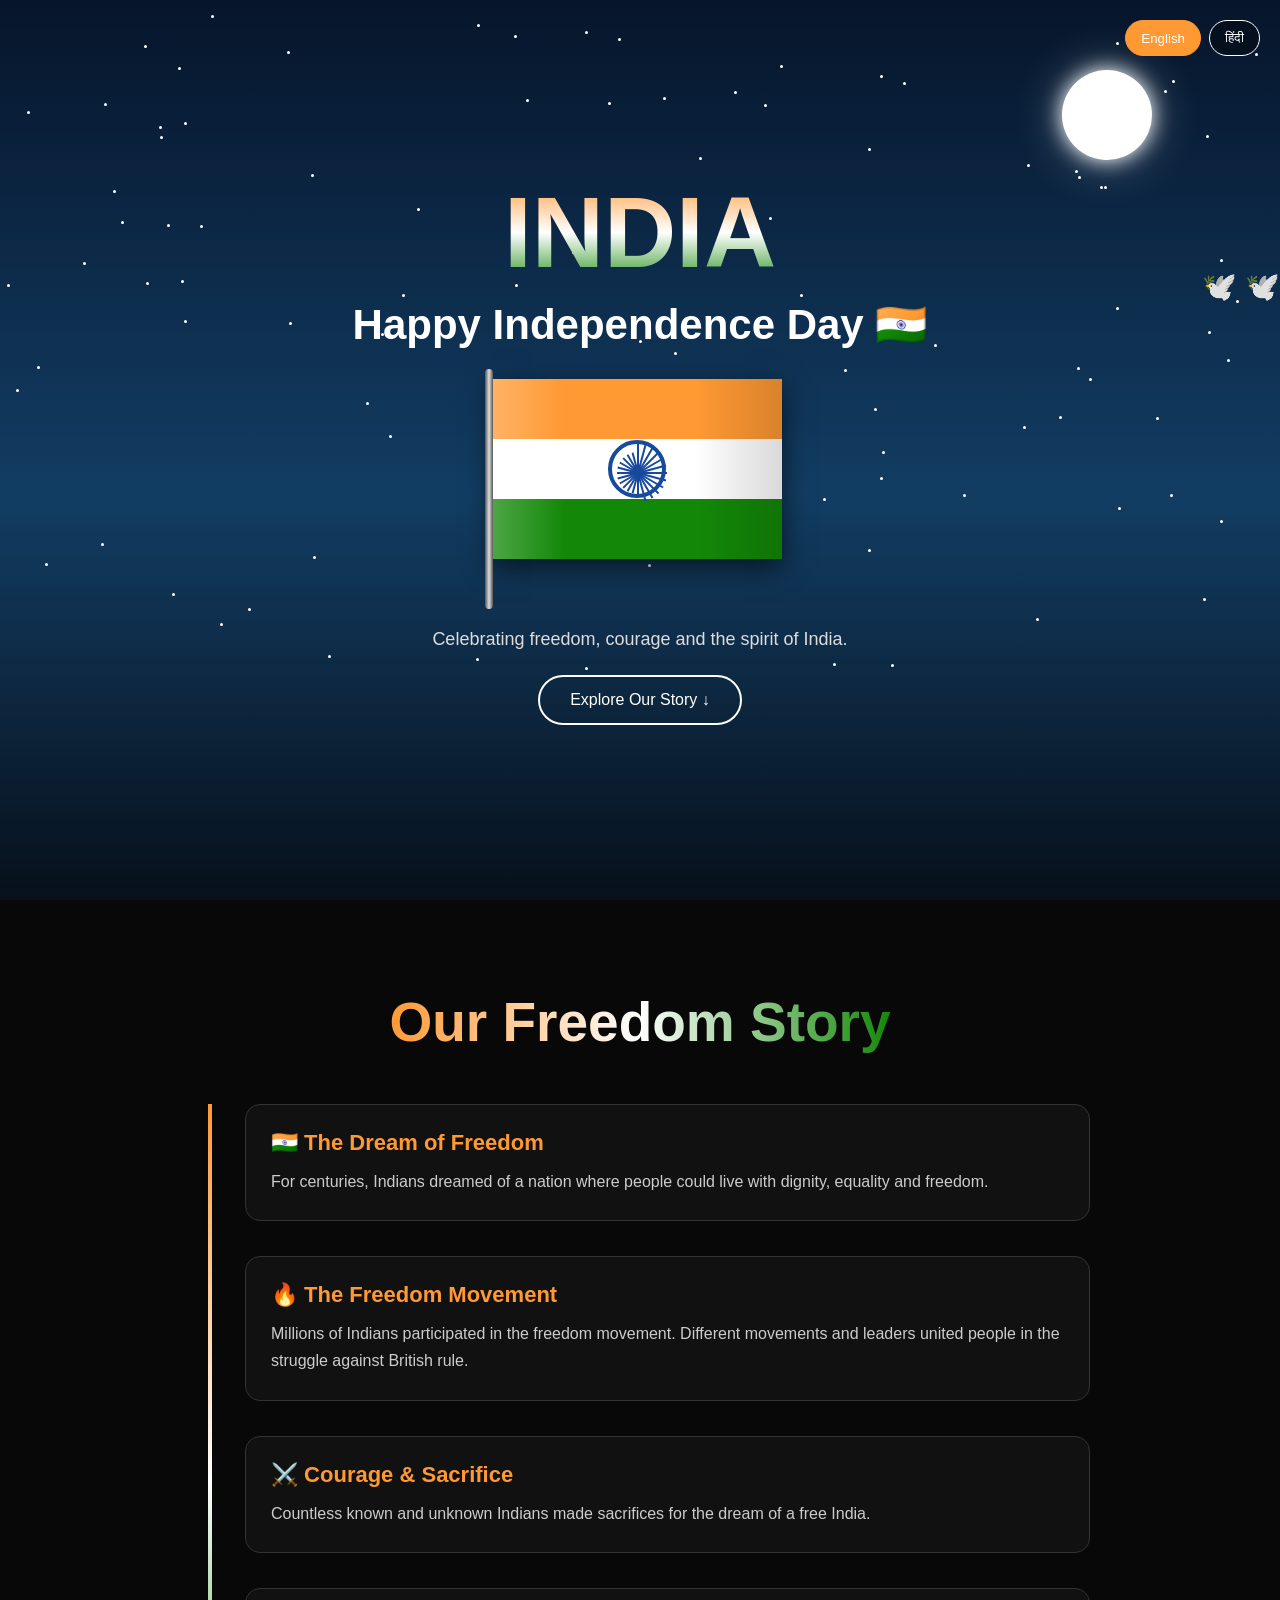
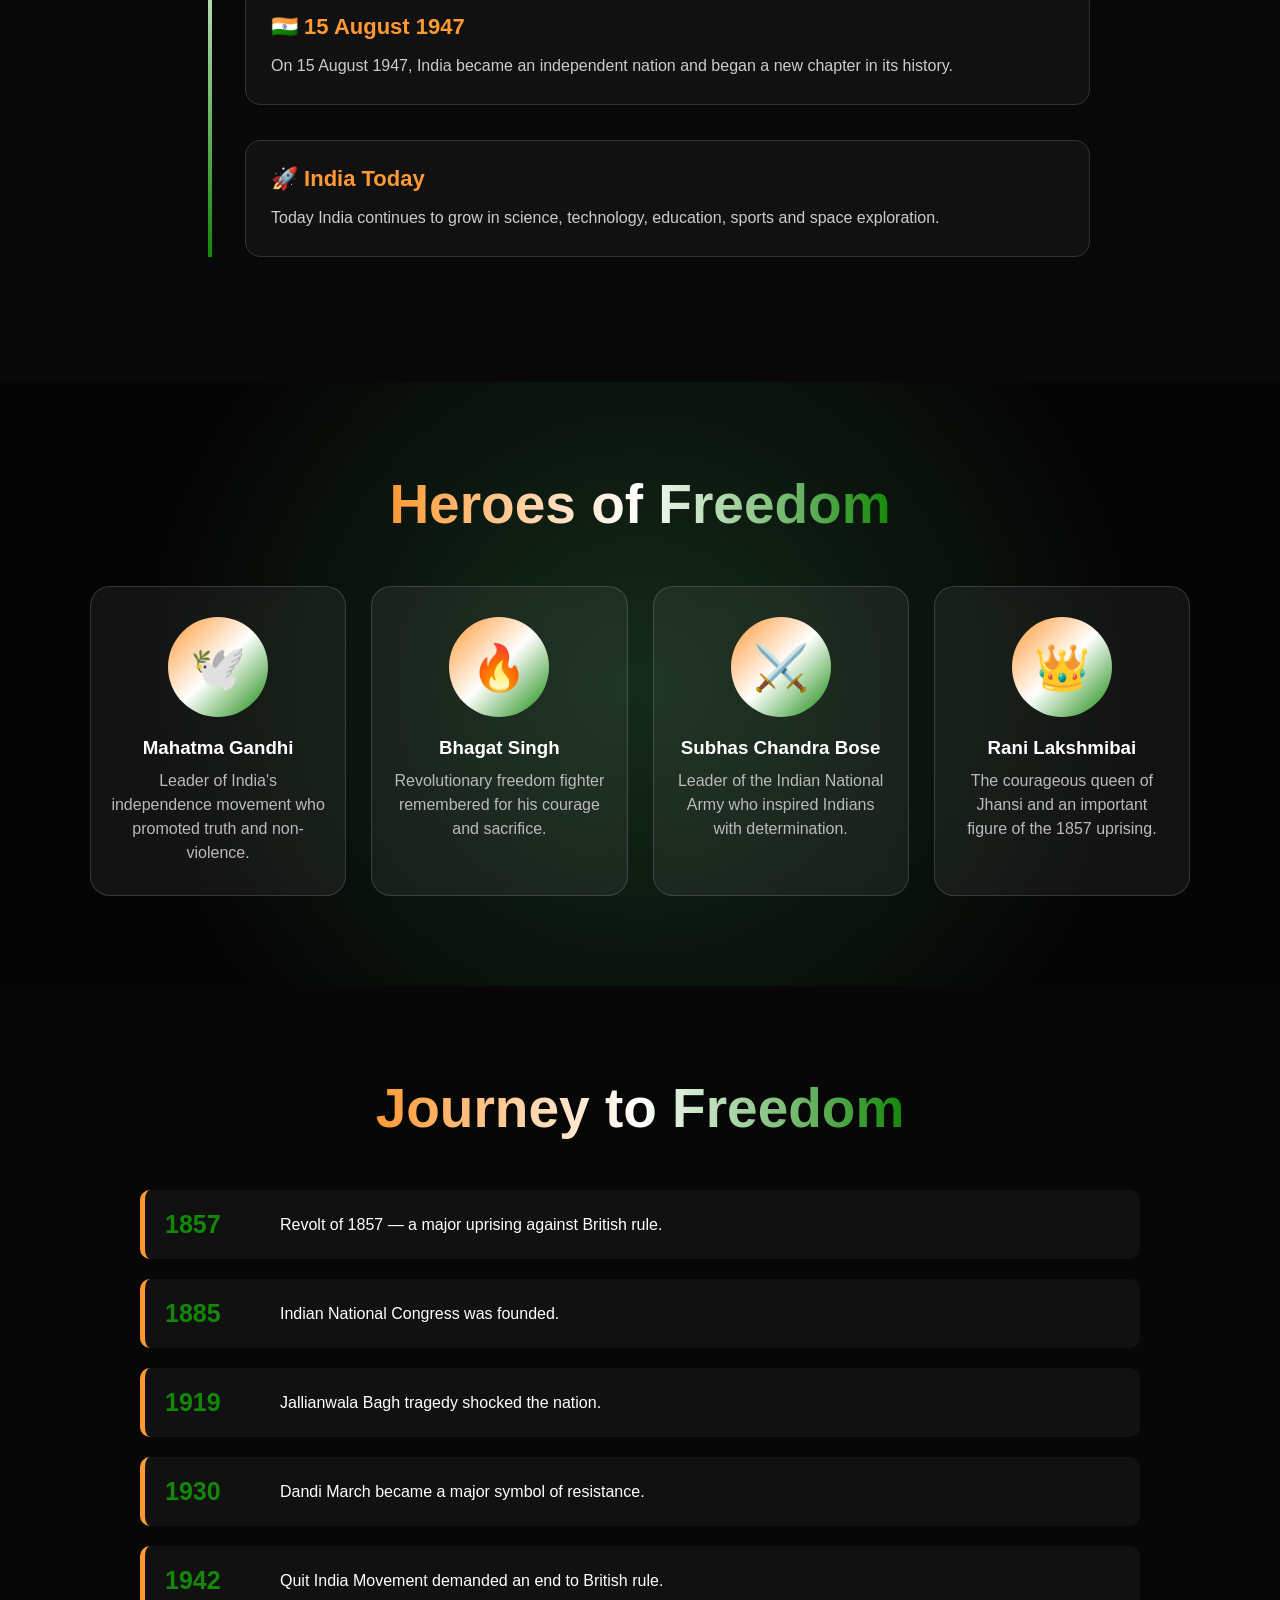
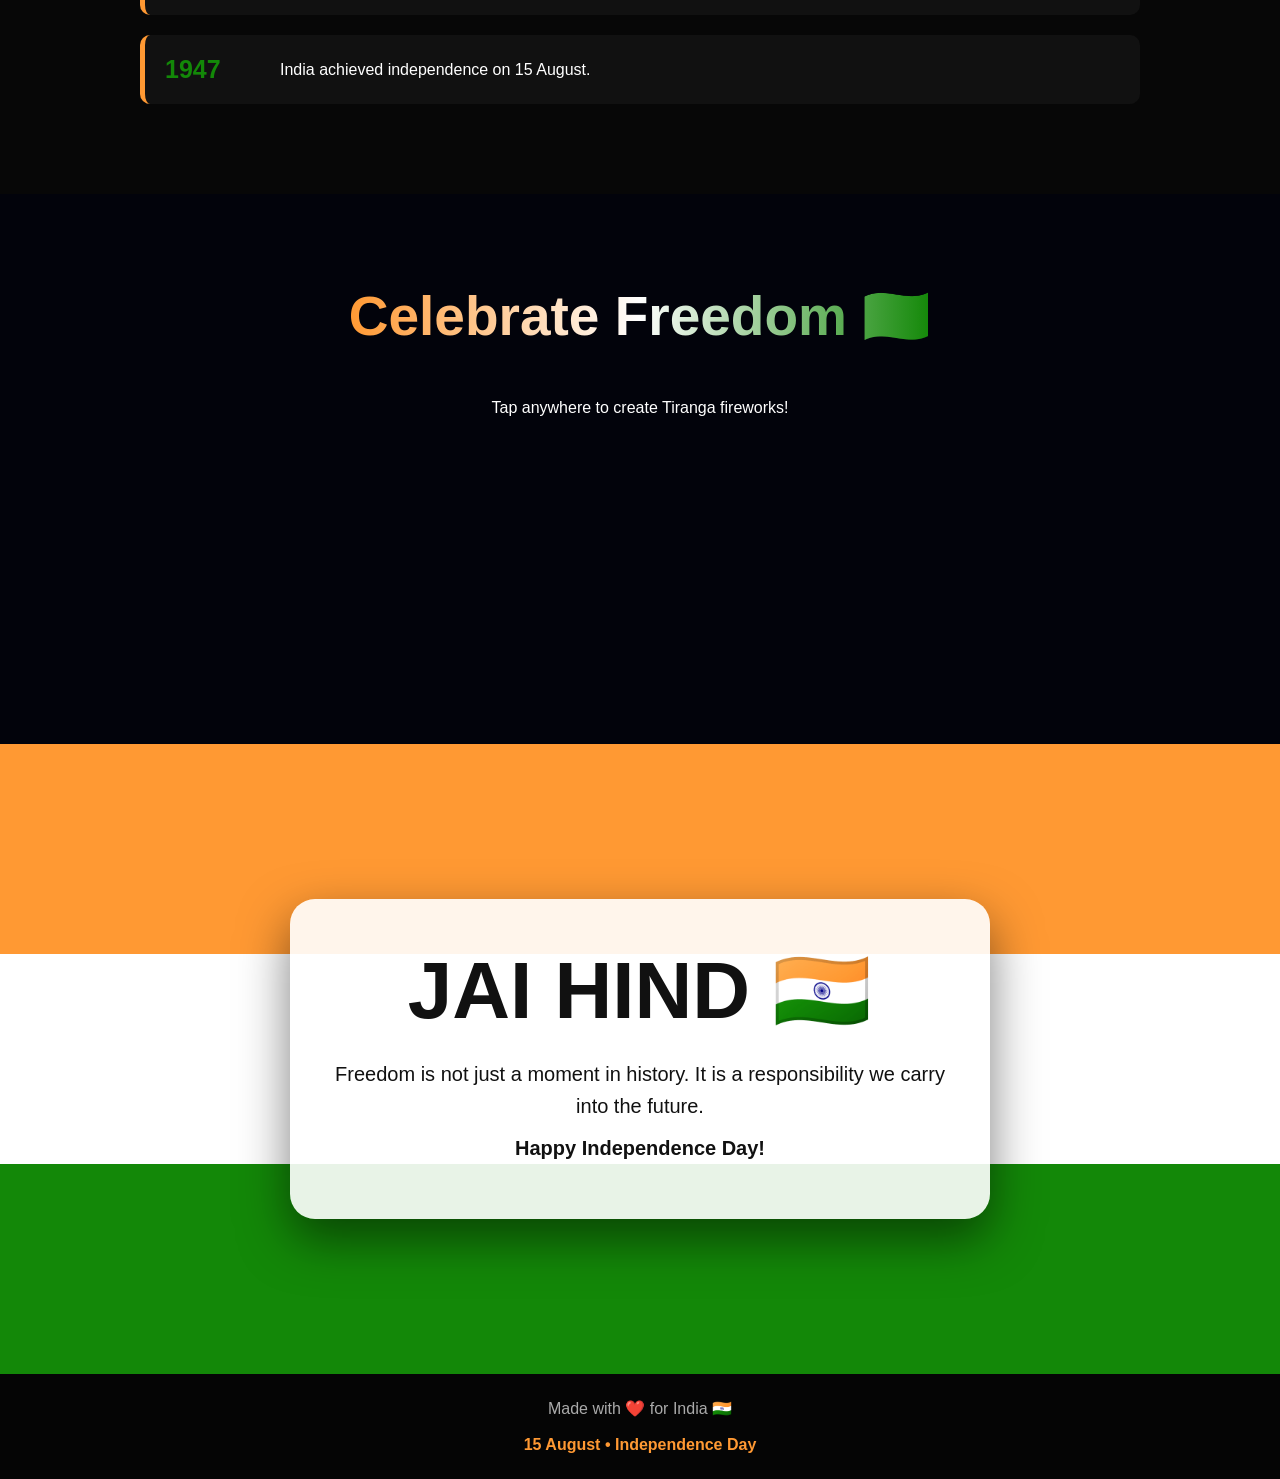
==== Independence.html @ dd5429e5 "Create Independence.html First upload code" ====
<!DOCTYPE html>
<html lang="en">
<head>
<meta charset="UTF-8">
<meta name="viewport" content="width=device-width,initial-scale=1.0">

<title>India Independence Day 🇮🇳</title>

<style>

/* ================= RESET ================= */

*{
    margin:0;
    padding:0;
    box-sizing:border-box;
}

html{
    scroll-behavior:smooth;
}

body{
    font-family:Arial,sans-serif;
    background:#050505;
    color:white;
    overflow-x:hidden;
}

/* ================= LANGUAGE ================= */

.language{
    position:absolute;
    top:20px;
    right:20px;
    z-index:50;
    display:flex;
    gap:8px;
}

.language button{
    border:1px solid white;
    background:rgba(0,0,0,.35);
    color:white;
    padding:9px 15px;
    border-radius:20px;
    cursor:pointer;
    transition:.3s;
}

.language button:hover,
.language button.active{
    background:#ff9933;
    border-color:#ff9933;
}

/* ================= HERO ================= */

.hero{
    min-height:100vh;
    position:relative;
    overflow:hidden;

    display:flex;
    justify-content:center;
    align-items:center;
    text-align:center;

    background:
        linear-gradient(
            #06152b,
            #123d63 55%,
            #07101b
        );
}

/* Stars */

#stars{
    position:absolute;
    inset:0;
}

.star{
    position:absolute;
    width:3px;
    height:3px;
    background:white;
    border-radius:50%;

    animation:
        twinkle 2s infinite alternate;
}

@keyframes twinkle{

    from{
        opacity:.2;
        transform:scale(.7);
    }

    to{
        opacity:1;
        transform:scale(1.4);
    }
}

/* Moon */

.moon{
    position:absolute;
    top:70px;
    right:10%;

    width:90px;
    height:90px;

    border-radius:50%;
    background:#fff;

    box-shadow:
        0 0 20px white,
        0 0 50px rgba(255,255,255,.4);
}

/* Clouds */

.cloud{
    position:absolute;

    width:150px;
    height:45px;

    background:rgba(255,255,255,.7);

    border-radius:50px;
}

.cloud::before,
.cloud::after{
    content:"";
    position:absolute;

    background:inherit;
    border-radius:50%;
}

.cloud::before{
    width:65px;
    height:65px;

    left:25px;
    top:-30px;
}

.cloud::after{
    width:80px;
    height:80px;

    right:20px;
    top:-40px;
}

.c1{
    top:18%;
    left:-200px;

    animation:
        cloudMove 35s linear infinite;
}

.c2{
    top:35%;
    left:-250px;

    transform:scale(.7);

    animation:
        cloudMove 50s linear infinite;
}

@keyframes cloudMove{

    to{
        transform:translateX(120vw);
    }
}

/* ================= BIRDS ================= */

.birds{
    position:absolute;
    top:30%;
    right:0px;

    font-size:28px;

    animation:
        birdMove 20s linear infinite;
}

@keyframes birdMove{

    from{
        transform:translateX(0);
    }

    to{
        transform:translateX(-120vw);
    }
}

/* ================= HERO CONTENT ================= */

.hero-content{
    position:relative;
    z-index:10;

    padding:30px 15px;
}

.hero h1{
    font-size:
        clamp(50px,10vw,100px);

    margin-bottom:10px;

    background:
        linear-gradient(
            #ff9933,
            white,
            #138808
        );

    -webkit-background-clip:text;
    color:transparent;

    animation:titleGlow 2s infinite alternate;
}

@keyframes titleGlow{

    from{
        filter:drop-shadow(0 0 5px white);
    }

    to{
        filter:drop-shadow(0 0 25px #ff9933);
    }
}

.hero h2{
    font-size:
        clamp(22px,5vw,42px);

    margin-bottom:20px;
}

.hero p{
    font-size:18px;
    color:#ddd;
}

/* ================= FLAG ================= */

.flag-area{
    width:320px;
    height:220px;

    margin:30px auto;

    position:relative;
}

.pole{
    position:absolute;

    width:8px;
    height:240px;

    left:5px;
    top:-10px;

    background:
        linear-gradient(
            90deg,
            #555,
            #ddd,
            #555
        );

    border-radius:5px;

    z-index:2;
}

.flag{
    position:absolute;

    left:12px;
    top:0;

    width:290px;
    height:180px;

    overflow:hidden;

    transform-origin:left center;

    background:
        linear-gradient(
            to bottom,

            #ff9933 0%,
            #ff9933 33.33%,

            #ffffff 33.33%,
            #ffffff 66.66%,

            #138808 66.66%,
            #138808 100%
        );

    animation:
        wave 2s ease-in-out infinite;

    box-shadow:
        0 8px 25px rgba(0,0,0,.6);
}

@keyframes wave{

    0%,100%{
        transform:
            perspective(600px)
            rotateY(0deg)
            skewY(0deg);
    }

    50%{
        transform:
            perspective(600px)
            rotateY(-13deg)
            skewY(2deg);
    }
}

/* Flag shine */

.flag::after{
    content:"";

    position:absolute;
    inset:0;

    background:
        linear-gradient(
            90deg,
            rgba(255,255,255,.25),
            transparent 25%,
            transparent 70%,
            rgba(0,0,0,.15)
        );

    pointer-events:none;
}

/* ================= ASHOKA CHAKRA ================= */

.chakra{
    position:absolute;

    width:58px;
    height:58px;

    left:116px;
    top:61px;

    border:
        4px solid #174a9c;

    border-radius:50%;

    animation:
        chakraRotate 8s linear infinite;
}

@keyframes chakraRotate{

    to{
        transform:rotate(360deg);
    }
}

.chakra::after{
    content:"";

    position:absolute;

    width:8px;
    height:8px;

    background:#174a9c;

    border-radius:50%;

    left:21px;
    top:21px;
}

.spoke{
    position:absolute;

    width:2px;
    height:50px;

    background:#174a9c;

    left:25px;
    top:0;

    transform-origin:
        50% 29px;
}

.spoke:nth-child(1){
    transform:rotate(0deg);
}

.spoke:nth-child(2){
    transform:rotate(15deg);
}

.spoke:nth-child(3){
    transform:rotate(30deg);
}

.spoke:nth-child(4){
    transform:rotate(45deg);
}

.spoke:nth-child(5){
    transform:rotate(60deg);
}

.spoke:nth-child(6){
    transform:rotate(75deg);
}

.spoke:nth-child(7){
    transform:rotate(90deg);
}

.spoke:nth-child(8){
    transform:rotate(105deg);
}

.spoke:nth-child(9){
    transform:rotate(120deg);
}

.spoke:nth-child(10){
    transform:rotate(135deg);
}

.spoke:nth-child(11){
    transform:rotate(150deg);
}

.spoke:nth-child(12){
    transform:rotate(165deg);
}

/* ================= BUTTON ================= */

.btn{
    display:inline-block;

    margin-top:25px;

    padding:14px 30px;

    color:white;
    text-decoration:none;

    border:
        2px solid white;

    border-radius:30px;

    transition:.3s;
}

.btn:hover{
    background:white;
    color:#111;

    transform:
        scale(1.08);
}

/* ================= SECTIONS ================= */

section{
    padding:90px 7%;
}

.section-title{
    text-align:center;

    font-size:
        clamp(32px,6vw,55px);

    margin-bottom:50px;
}

.section-title span{
    background:
        linear-gradient(
            90deg,
            #ff9933,
            white,
            #138808
        );

    -webkit-background-clip:text;
    color:transparent;
}

/* ================= STORY ================= */

.story{
    background:#080808;
}

.story-container{
    max-width:900px;
    margin:auto;

    position:relative;
}

.story-container::before{

    content:"";

    position:absolute;

    left:18px;
    top:0;

    width:4px;
    height:100%;

    background:
        linear-gradient(
            #ff9933,
            white,
            #138808
        );
}

.story-card{

    margin-left:55px;
    margin-bottom:35px;

    padding:25px;

    background:#111;

    border:
        1px solid #333;

    border-radius:15px;

    opacity:0;

    transform:
        translateX(60px);

    transition:
        1s;
}

.story-card.show{

    opacity:1;

    transform:
        translateX(0);
}

.story-card h3{

    color:#ff9933;

    margin-bottom:12px;

    font-size:22px;
}

.story-card p{

    line-height:1.7;

    color:#ccc;
}

/* ================= HERO CARDS ================= */

.fighters{

    background:
        radial-gradient(
            circle at center,
            #142b1a,
            #050505 70%
        );
}

.cards{

    max-width:1100px;
    margin:auto;

    display:grid;

    grid-template-columns:
        repeat(
            auto-fit,
            minmax(220px,1fr)
        );

    gap:25px;
}

.card{

    padding:30px 20px;

    text-align:center;

    border-radius:20px;

    background:
        rgba(255,255,255,.06);

    border:
        1px solid rgba(255,255,255,.15);

    backdrop-filter:
        blur(10px);

    transition:.4s;
}

.card:hover{

    transform:
        translateY(-12px)
        scale(1.03);

    border-color:
        #ff9933;
}

.avatar{

    width:100px;
    height:100px;

    margin:
        0 auto 20px;

    display:flex;

    align-items:center;
    justify-content:center;

    border-radius:50%;

    font-size:45px;

    background:
        linear-gradient(
            135deg,
            #ff9933,
            white,
            #138808
        );

    color:#111;
}

.card h3{
    margin-bottom:10px;
}

.card p{
    color:#bbb;
    line-height:1.5;
}

/* ================= TIMELINE ================= */

.timeline{
    background:#070707;
}

.timeline-box{

    max-width:1000px;
    margin:auto;

    display:flex;
    flex-direction:column;

    gap:20px;
}

.year{

    display:flex;
    align-items:center;

    gap:25px;

    padding:20px;

    background:#111;

    border-left:
        5px solid #ff9933;

    border-radius:10px;

    transition:.3s;
}

.year:hover{
    transform:
        translateX(10px);
}

.year strong{

    min-width:90px;

    font-size:25px;

    color:#138808;
}

/* ================= FIREWORKS ================= */

.fireworks{

    min-height:550px;

    position:relative;

    overflow:hidden;

    text-align:center;

    background:#02030b;
}

.firework{

    position:absolute;

    width:6px;
    height:6px;

    border-radius:50%;

    animation:
        explode 1.5s linear forwards;
}

@keyframes explode{

    0%{

        box-shadow:
            0 0 0 0 #ff9933;

        opacity:1;
    }

    100%{

        box-shadow:

            90px 0 #ff9933,
            -90px 0 #ff9933,

            0 90px white,
            0 -90px white,

            65px 65px #138808,
            -65px -65px #138808,

            65px -65px white,
            -65px 65px #ff9933,

            40px 80px #138808,
            -40px -80px #ff9933;

        opacity:0;

        transform:
            scale(1.3);
    }
}

/* ================= FINAL ================= */

.final{

    min-height:70vh;

    display:flex;

    align-items:center;
    justify-content:center;

    text-align:center;

    background:
        linear-gradient(
            to bottom,

            #ff9933 0%,
            #ff9933 33.33%,

            white 33.33%,
            white 66.66%,

            #138808 66.66%,
            #138808 100%
        );
}

.final-content{

    max-width:700px;

    margin:20px;

    padding:45px;

    background:
        rgba(255,255,255,.9);

    color:#111;

    border-radius:25px;

    box-shadow:
        0 20px 50px rgba(0,0,0,.5);
}

.final h2{

    font-size:
        clamp(40px,8vw,80px);

    margin-bottom:20px;
}

.final p{

    font-size:20px;

    line-height:1.6;

    margin:10px 0;
}

/* ================= FOOTER ================= */

footer{

    text-align:center;

    padding:25px;

    background:#050505;

    color:#aaa;
}

footer b{
    color:#ff9933;
}

/* ================= MOBILE ================= */

@media(max-width:600px){

    .language{

        top:12px;
        right:12px;
    }

    .language button{

        padding:7px 11px;

        font-size:12px;
    }

    .flag-area{

        transform:
            scale(.82);
    }

    .story-container::before{
        left:8px;
    }

    .story-card{
        margin-left:30px;
    }

    .year{

        flex-direction:column;

        align-items:flex-start;

        gap:8px;
    }

    section{
        padding:70px 5%;
    }

    .final-content{
        padding:30px 20px;
    }
}

</style>
</head>


<body>


<!-- ================================================= -->
<!-- HERO -->
<!-- ================================================= -->

<header class="hero">

    <!-- Language -->

    <div class="language">

        <button
            id="enBtn"
            class="active"
            onclick="setLanguage('en')">

            English

        </button>

        <button
            id="hiBtn"
            onclick="setLanguage('hi')">

            हिंदी

        </button>

    </div>


    <!-- Moon -->

    <div class="moon"></div>


    <!-- Clouds -->

    <div class="cloud c1"></div>

    <div class="cloud c2"></div>


    <!-- Stars -->

    <div id="stars"></div>


    <!-- Birds -->

    <div class="birds">
        🕊️ 🕊️
    </div>


    <!-- Content -->

    <div class="hero-content">

        <h1>INDIA</h1>


        <h2 id="heroTitle">
            Happy Independence Day 🇮🇳
        </h2>


        <!-- FLAG -->

        <div class="flag-area">

            <div class="pole"></div>

            <div class="flag">

                <div class="chakra">

                    <span class="spoke"></span>
                    <span class="spoke"></span>
                    <span class="spoke"></span>
                    <span class="spoke"></span>
                    <span class="spoke"></span>
                    <span class="spoke"></span>
                    <span class="spoke"></span>
                    <span class="spoke"></span>
                    <span class="spoke"></span>
                    <span class="spoke"></span>
                    <span class="spoke"></span>
                    <span class="spoke"></span>

                </div>

            </div>

        </div>


        <p id="heroText">

            Celebrating freedom, courage
            and the spirit of India.

        </p>


        <a
            href="#story"
            class="btn"
            id="exploreBtn">

            Explore Our Story ↓

        </a>

    </div>

</header>



<!-- ================================================= -->
<!-- STORY -->
<!-- ================================================= -->

<section class="story" id="story">

    <h2 class="section-title">

        <span id="storyHeading">
            Our Freedom Story
        </span>

    </h2>


    <div class="story-container">


        <div class="story-card">

            <h3 id="story1Title">
                🇮🇳 The Dream of Freedom
            </h3>

            <p id="story1Text">

                For centuries, Indians dreamed
                of a nation where people could
                live with dignity, equality
                and freedom.

            </p>

        </div>


        <div class="story-card">

            <h3 id="story2Title">
                🔥 The Freedom Movement
            </h3>

            <p id="story2Text">

                Millions of Indians participated
                in the freedom movement.
                Different movements and leaders
                united people in the struggle
                against British rule.

            </p>

        </div>


        <div class="story-card">

            <h3 id="story3Title">
                ⚔️ Courage & Sacrifice
            </h3>

            <p id="story3Text">

                Countless known and unknown
                Indians made sacrifices for
                the dream of a free India.

            </p>

        </div>


        <div class="story-card">

            <h3 id="story4Title">
                🇮🇳 15 August 1947
            </h3>

            <p id="story4Text">

                On 15 August 1947, India
                became an independent nation
                and began a new chapter
                in its history.

            </p>

        </div>


        <div class="story-card">

            <h3 id="story5Title">
                🚀 India Today
            </h3>

            <p id="story5Text">

                Today India continues to grow
                in science, technology,
                education, sports and space
                exploration.

            </p>

        </div>

    </div>

</section>



<!-- ================================================= -->
<!-- FREEDOM FIGHTERS -->
<!-- ================================================= -->

<section class="fighters">

    <h2 class="section-title">

        <span id="heroesHeading">
            Heroes of Freedom
        </span>

    </h2>


    <div class="cards">


        <div class="card">

            <div class="avatar">
                🕊️
            </div>

            <h3 id="hero1Name">
                Mahatma Gandhi
            </h3>

            <p id="hero1Text">

                Leader of India's independence
                movement who promoted truth
                and non-violence.

            </p>

        </div>


        <div class="card">

            <div class="avatar">
                🔥
            </div>

            <h3 id="hero2Name">
                Bhagat Singh
            </h3>

            <p id="hero2Text">

                Revolutionary freedom fighter
                remembered for his courage
                and sacrifice.

            </p>

        </div>


        <div class="card">

            <div class="avatar">
                ⚔️
            </div>

            <h3 id="hero3Name">
                Subhas Chandra Bose
            </h3>

            <p id="hero3Text">

                Leader of the Indian National
                Army who inspired Indians
                with determination.

            </p>

        </div>


        <div class="card">

            <div class="avatar">
                👑
            </div>

            <h3 id="hero4Name">
                Rani Lakshmibai
            </h3>

            <p id="hero4Text">

                The courageous queen of Jhansi
                and an important figure of
                the 1857 uprising.

            </p>

        </div>


    </div>

</section>



<!-- ================================================= -->
<!-- TIMELINE -->
<!-- ================================================= -->

<section class="timeline">

    <h2 class="section-title">

        <span id="timelineHeading">
            Journey to Freedom
        </span>

    </h2>


    <div class="timeline-box">


        <div class="year">

            <strong>1857</strong>

            <span id="year1857">
                Revolt of 1857 — a major uprising
                against British rule.
            </span>

        </div>


        <div class="year">

            <strong>1885</strong>

            <span id="year1885">
                Indian National Congress was founded.
            </span>

        </div>


        <div class="year">

            <strong>1919</strong>

            <span id="year1919">
                Jallianwala Bagh tragedy shocked
                the nation.
            </span>

        </div>


        <div class="year">

            <strong>1930</strong>

            <span id="year1930">
                Dandi March became a major symbol
                of resistance.
            </span>

        </div>


        <div class="year">

            <strong>1942</strong>

            <span id="year1942">
                Quit India Movement demanded an
                end to British rule.
            </span>

        </div>


        <div class="year">

            <strong>1947</strong>

            <span id="year1947">
                India achieved independence
                on 15 August.
            </span>

        </div>

    </div>

</section>



<!-- ================================================= -->
<!-- FIREWORKS -->
<!-- ================================================= -->

<section class="fireworks" id="fireworks">

    <h2 class="section-title">

        <span id="fireworkHeading">
            Celebrate Freedom 🇮🇳
        </span>

    </h2>


    <p id="fireworkText">

        Tap anywhere to create
        Tiranga fireworks!

    </p>

</section>



<!-- ================================================= -->
<!-- FINAL -->
<!-- ================================================= -->

<section class="final">

    <div class="final-content">

        <h2>
            JAI HIND 🇮🇳
        </h2>


        <p id="finalText">

            Freedom is not just a moment
            in history. It is a responsibility
            we carry into the future.

        </p>


        <p>

            <b id="finalWish">
                Happy Independence Day!
            </b>

        </p>

    </div>

</section>



<!-- FOOTER -->

<footer>

    Made with ❤️ for India 🇮🇳

    <br><br>

    <b>
        15 August • Independence Day
    </b>

</footer>



<script>

/* ================================================= */
/* STARS */
/* ================================================= */

const stars =
document.getElementById("stars");

for(let i=0;i<100;i++){

    const star =
    document.createElement("div");

    star.className="star";

    star.style.left =
        Math.random()*100+"%";

    star.style.top =
        Math.random()*75+"%";

    star.style.animationDelay =
        Math.random()*2+"s";

    stars.appendChild(star);
}



/* ================================================= */
/* SCROLL STORY ANIMATION */
/* ================================================= */

const storyCards =
document.querySelectorAll(".story-card");


function revealStory(){

    storyCards.forEach(card=>{

        const position =
            card.getBoundingClientRect().top;

        if(position <
           window.innerHeight-100){

            card.classList.add("show");

        }

    });

}


window.addEventListener(
    "scroll",
    revealStory
);

revealStory();



/* ================================================= */
/* FIREWORK FUNCTION */
/* ================================================= */

const fireworks =
document.getElementById("fireworks");


function createFirework(x,y){

    const firework =
        document.createElement("div");

    firework.className =
        "firework";

    firework.style.left =
        x+"px";

    firework.style.top =
        y+"px";

    fireworks.appendChild(
        firework
    );

    setTimeout(()=>{

        firework.remove();

    },1500);

}



/* ================================================= */
/* CLICK FIREWORK */
/* ================================================= */

fireworks.addEventListener(
    "click",
    function(event){

        const rect =
            fireworks.getBoundingClientRect();

        const x =
            event.clientX-rect.left;

        const y =
            event.clientY-rect.top;

        createFirework(x,y);

    }
);



/* ================================================= */
/* AUTOMATIC FIREWORKS */
/* ================================================= */

setInterval(()=>{

    const x =
        Math.random() *
        fireworks.clientWidth;

    const y =
        100+
        Math.random()*300;

    createFirework(x,y);

},1800);



/* ================================================= */
/* LANGUAGE DATA */
/* ================================================= */

const translations={


en:{

    heroTitle:
    "Happy Independence Day 🇮🇳",

    heroText:
    "Celebrating freedom, courage and the spirit of India.",

    explore:
    "Explore Our Story ↓",

    storyHeading:
    "Our Freedom Story",

    story1Title:
    "🇮🇳 The Dream of Freedom",

    story1Text:
    "For centuries, Indians dreamed of a nation where people could live with dignity, equality and freedom.",

    story2Title:
    "🔥 The Freedom Movement",

    story2Text:
    "Millions of Indians participated in the freedom movement. Different movements and leaders united people in the struggle against British rule.",

    story3Title:
    "⚔️ Courage & Sacrifice",

    story3Text:
    "Countless known and unknown Indians made sacrifices for the dream of a free India.",

    story4Title:
    "🇮🇳 15 August 1947",

    story4Text:
    "On 15 August 1947, India became an independent nation and began a new chapter in its history.",

    story5Title:
    "🚀 India Today",

    story5Text:
    "Today India continues to grow in science, technology, education, sports and space exploration.",

    heroesHeading:
    "Heroes of Freedom",

    hero1Text:
    "Leader of India's independence movement who promoted truth and non-violence.",

    hero2Text:
    "Revolutionary freedom fighter remembered for his courage and sacrifice.",

    hero3Text:
    "Leader of the Indian National Army who inspired Indians with determination.",

    hero4Text:
    "The courageous queen of Jhansi and an important figure of the 1857 uprising.",

    timelineHeading:
    "Journey to Freedom",

    year1857:
    "Revolt of 1857 — a major uprising against British rule.",

    year1885:
    "Indian National Congress was founded.",

    year1919:
    "Jallianwala Bagh tragedy shocked the nation.",

    year1930:
    "Dandi March became a major symbol of resistance.",

    year1942:
    "Quit India Movement demanded an end to British rule.",

    year1947:
    "India achieved independence on 15 August.",

    fireworkHeading:
    "Celebrate Freedom 🇮🇳",

    fireworkText:
    "Tap anywhere to create Tiranga fireworks!",

    finalText:
    "Freedom is not just a moment in history. It is a responsibility we carry into the future.",

    finalWish:
    "Happy Independence Day!"

},



hi:{

    heroTitle:
    "स्वतंत्रता दिवस की हार्दिक शुभकामनाएँ 🇮🇳",

    heroText:
    "भारत की स्वतंत्रता, साहस और देशभक्ति की भावना का जश्न।",

    explore:
    "हमारी कहानी देखें ↓",

    storyHeading:
    "हमारी स्वतंत्रता की कहानी",

    story1Title:
    "🇮🇳 आज़ादी का सपना",

    story1Text:
    "सदियों से भारतीय एक ऐसे स्वतंत्र राष्ट्र का सपना देखते रहे जहाँ हर व्यक्ति सम्मान, समानता और स्वतंत्रता के साथ जीवन जी सके।",

    story2Title:
    "🔥 स्वतंत्रता आंदोलन",

    story2Text:
    "लाखों भारतीयों ने स्वतंत्रता आंदोलन में भाग लिया। विभिन्न आंदोलनों और नेताओं ने लोगों को ब्रिटिश शासन के विरुद्ध संघर्ष में एकजुट किया।",

    story3Title:
    "⚔️ साहस और बलिदान",

    story3Text:
    "असंख्य ज्ञात और अज्ञात भारतीयों ने स्वतंत्र भारत के सपने के लिए अपना बलिदान दिया।",

    story4Title:
    "🇮🇳 15 अगस्त 1947",

    story4Text:
    "15 अगस्त 1947 को भारत एक स्वतंत्र राष्ट्र बना और उसके इतिहास में एक नए अध्याय की शुरुआत हुई।",

    story5Title:
    "🚀 आज का भारत",

    story5Text:
    "आज भारत विज्ञान, तकनीक, शिक्षा, खेल और अंतरिक्ष के क्षेत्र में लगातार आगे बढ़ रहा है।",

    heroesHeading:
    "स्वतंत्रता के वीर",

    hero1Text:
    "भारत के स्वतंत्रता आंदोलन के नेता जिन्होंने सत्य और अहिंसा का संदेश दिया।",

    hero2Text:
    "क्रांतिकारी स्वतंत्रता सेनानी जिन्हें उनके साहस और बलिदान के लिए याद किया जाता है।",

    hero3Text:
    "आजाद हिंद फौज के नेता जिन्होंने अपने दृढ़ संकल्प से भारतीयों को प्रेरित किया।",

    hero4Text:
    "झाँसी की वीर रानी और 1857 के विद्रोह की प्रमुख हस्तियों में से एक।",

    timelineHeading:
    "आज़ादी का सफर",

    year1857:
    "1857 का विद्रोह — ब्रिटिश शासन के विरुद्ध एक बड़ा विद्रोह।",

    year1885:
    "भारतीय राष्ट्रीय कांग्रेस की स्थापना हुई।",

    year1919:
    "जलियांवाला बाग की घटना ने पूरे देश को झकझोर दिया।",

    year1930:
    "दांडी मार्च प्रतिरोध का एक महत्वपूर्ण प्रतीक बना।",

    year1942:
    "भारत छोड़ो आंदोलन ने ब्रिटिश शासन को समाप्त करने की मांग की।",

    year1947:
    "15 अगस्त को भारत स्वतंत्र हुआ।",

    fireworkHeading:
    "आज़ादी का जश्न मनाएँ 🇮🇳",

    fireworkText:
    "तिरंगा आतिशबाज़ी बनाने के लिए कहीं भी टैप करें!",

    finalText:
    "स्वतंत्रता केवल इतिहास का एक पल नहीं है। यह एक जिम्मेदारी है जिसे हम भविष्य में आगे लेकर चलते हैं।",

    finalWish:
    "स्वतंत्रता दिवस की हार्दिक शुभकामनाएँ!"

}

};



/* ================================================= */
/* LANGUAGE FUNCTION */
/* ================================================= */

function setLanguage(lang){

    const t =
        translations[lang];


    document.getElementById(
        "heroTitle"
    ).textContent =
        t.heroTitle;


    document.getElementById(
        "heroText"
    ).textContent =
        t.heroText;


    document.getElementById(
        "exploreBtn"
    ).textContent =
        t.explore;


    document.getElementById(
        "storyHeading"
    ).textContent =
        t.storyHeading;


    document.getElementById(
        "story1Title"
    ).textContent =
        t.story1Title;


    document.getElementById(
        "story1Text"
    ).textContent =
        t.story1Text;


    document.getElementById(
        "story2Title"
    ).textContent =
        t.story2Title;


    document.getElementById(
        "story2Text"
    ).textContent =
        t.story2Text;


    document.getElementById(
        "story3Title"
    ).textContent =
        t.story3Title;


    document.getElementById(
        "story3Text"
    ).textContent =
        t.story3Text;


    document.getElementById(
        "story4Title"
    ).textContent =
        t.story4Title;


    document.getElementById(
        "story4Text"
    ).textContent =
        t.story4Text;


    document.getElementById(
        "story5Title"
    ).textContent =
        t.story5Title;


    document.getElementById(
        "story5Text"
    ).textContent =
        t.story5Text;


    document.getElementById(
        "heroesHeading"
    ).textContent =
        t.heroesHeading;


    document.getElementById(
        "hero1Text"
    ).textContent =
        t.hero1Text;


    document.getElementById(
        "hero2Text"
    ).textContent =
        t.hero2Text;


    document.getElementById(
        "hero3Text"
    ).textContent =
        t.hero3Text;


    document.getElementById(
        "hero4Text"
    ).textContent =
        t.hero4Text;


    document.getElementById(
        "timelineHeading"
    ).textContent =
        t.timelineHeading;


    document.getElementById(
        "year1857"
    ).textContent =
        t.year1857;


    document.getElementById(
        "year1885"
    ).textContent =
        t.year1885;


    document.getElementById(
        "year1919"
    ).textContent =
        t.year1919;


    document.getElementById(
        "year1930"
    ).textContent =
        t.year1930;


    document.getElementById(
        "year1942"
    ).textContent =
        t.year1942;


    document.getElementById(
        "year1947"
    ).textContent =
        t.year1947;


    document.getElementById(
        "fireworkHeading"
    ).textContent =
        t.fireworkHeading;


    document.getElementById(
        "fireworkText"
    ).textContent =
        t.fireworkText;


    document.getElementById(
        "finalText"
    ).textContent =
        t.finalText;


    document.getElementById(
        "finalWish"
    ).textContent =
        t.finalWish;


    /* Active button */

    document.getElementById("enBtn")
        .classList.remove("active");

    document.getElementById("hiBtn")
        .classList.remove("active");


    if(lang==="en"){

        document.getElementById("enBtn")
            .classList.add("active");

    }else{

        document.getElementById("hiBtn")
            .classList.add("active");

    }


    document.documentElement.lang =
        lang==="hi" ? "hi" : "en";

}

</script>

</body>
  </html>
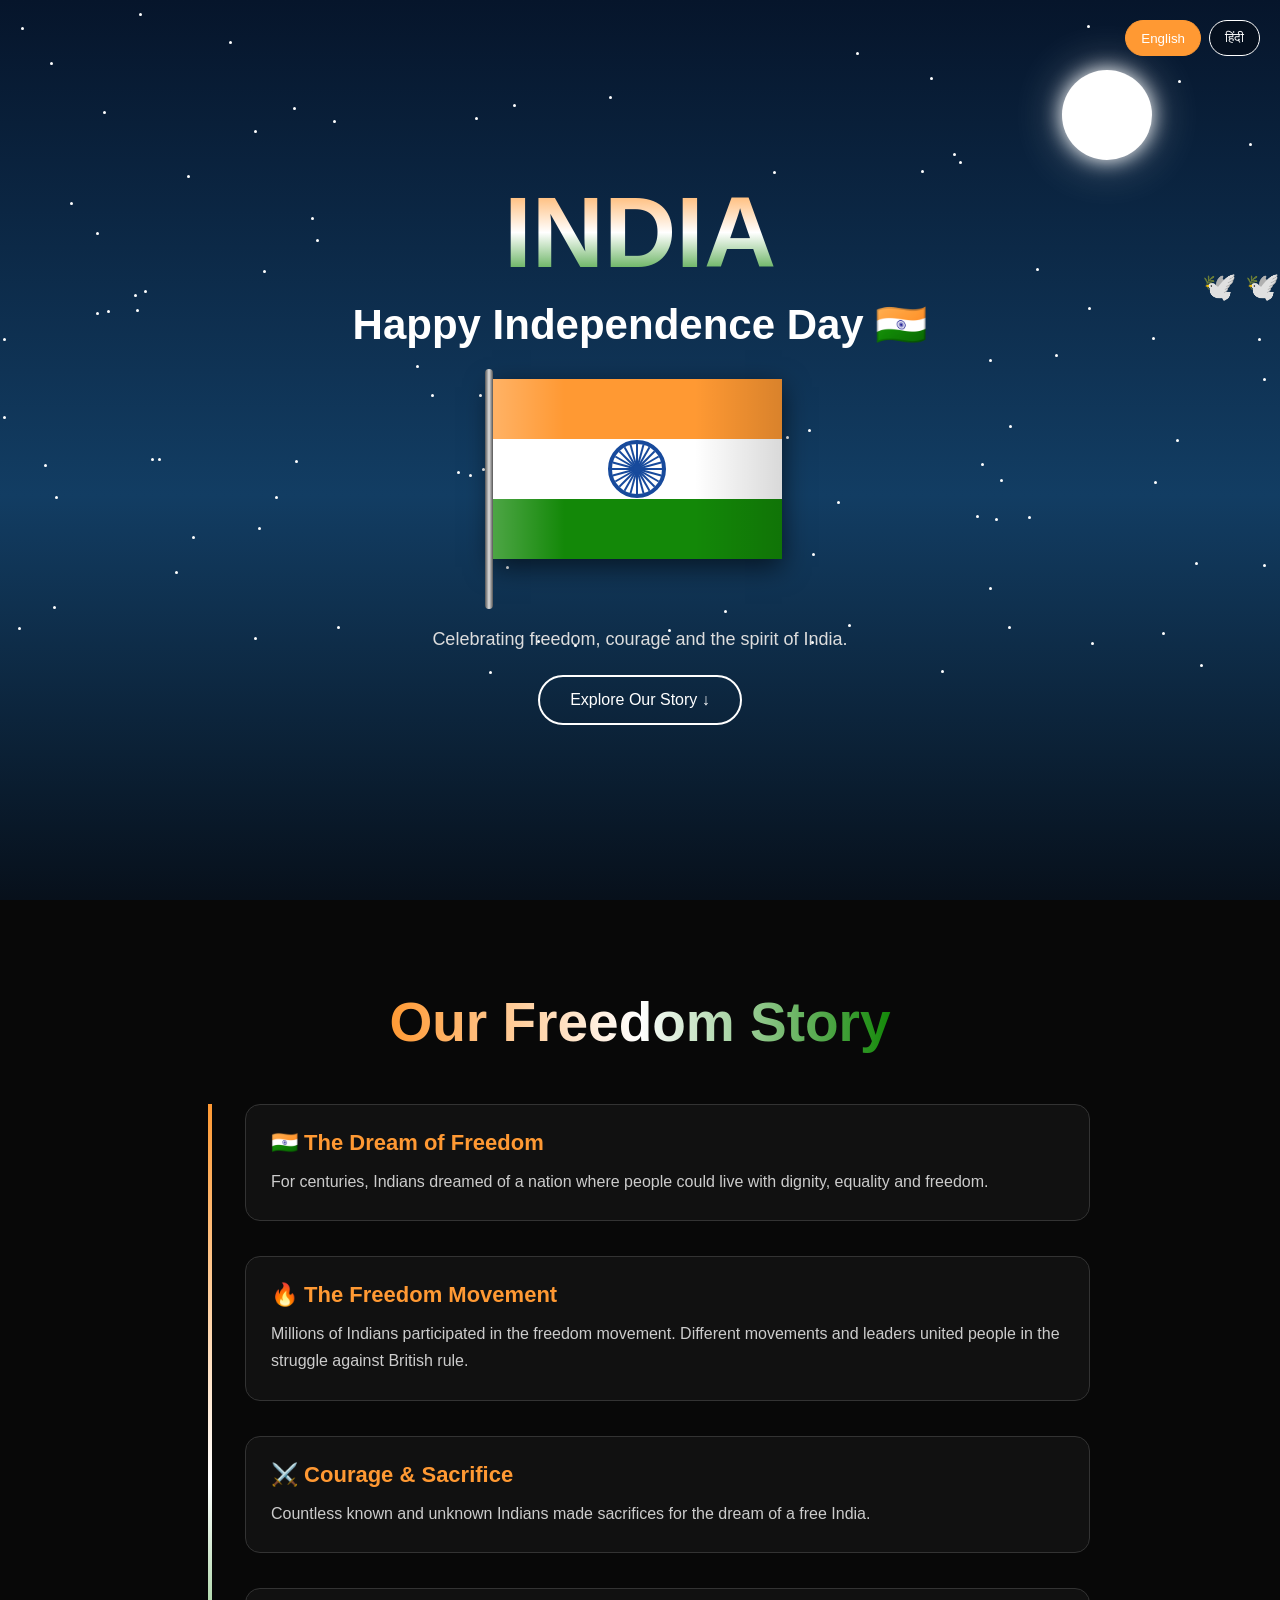
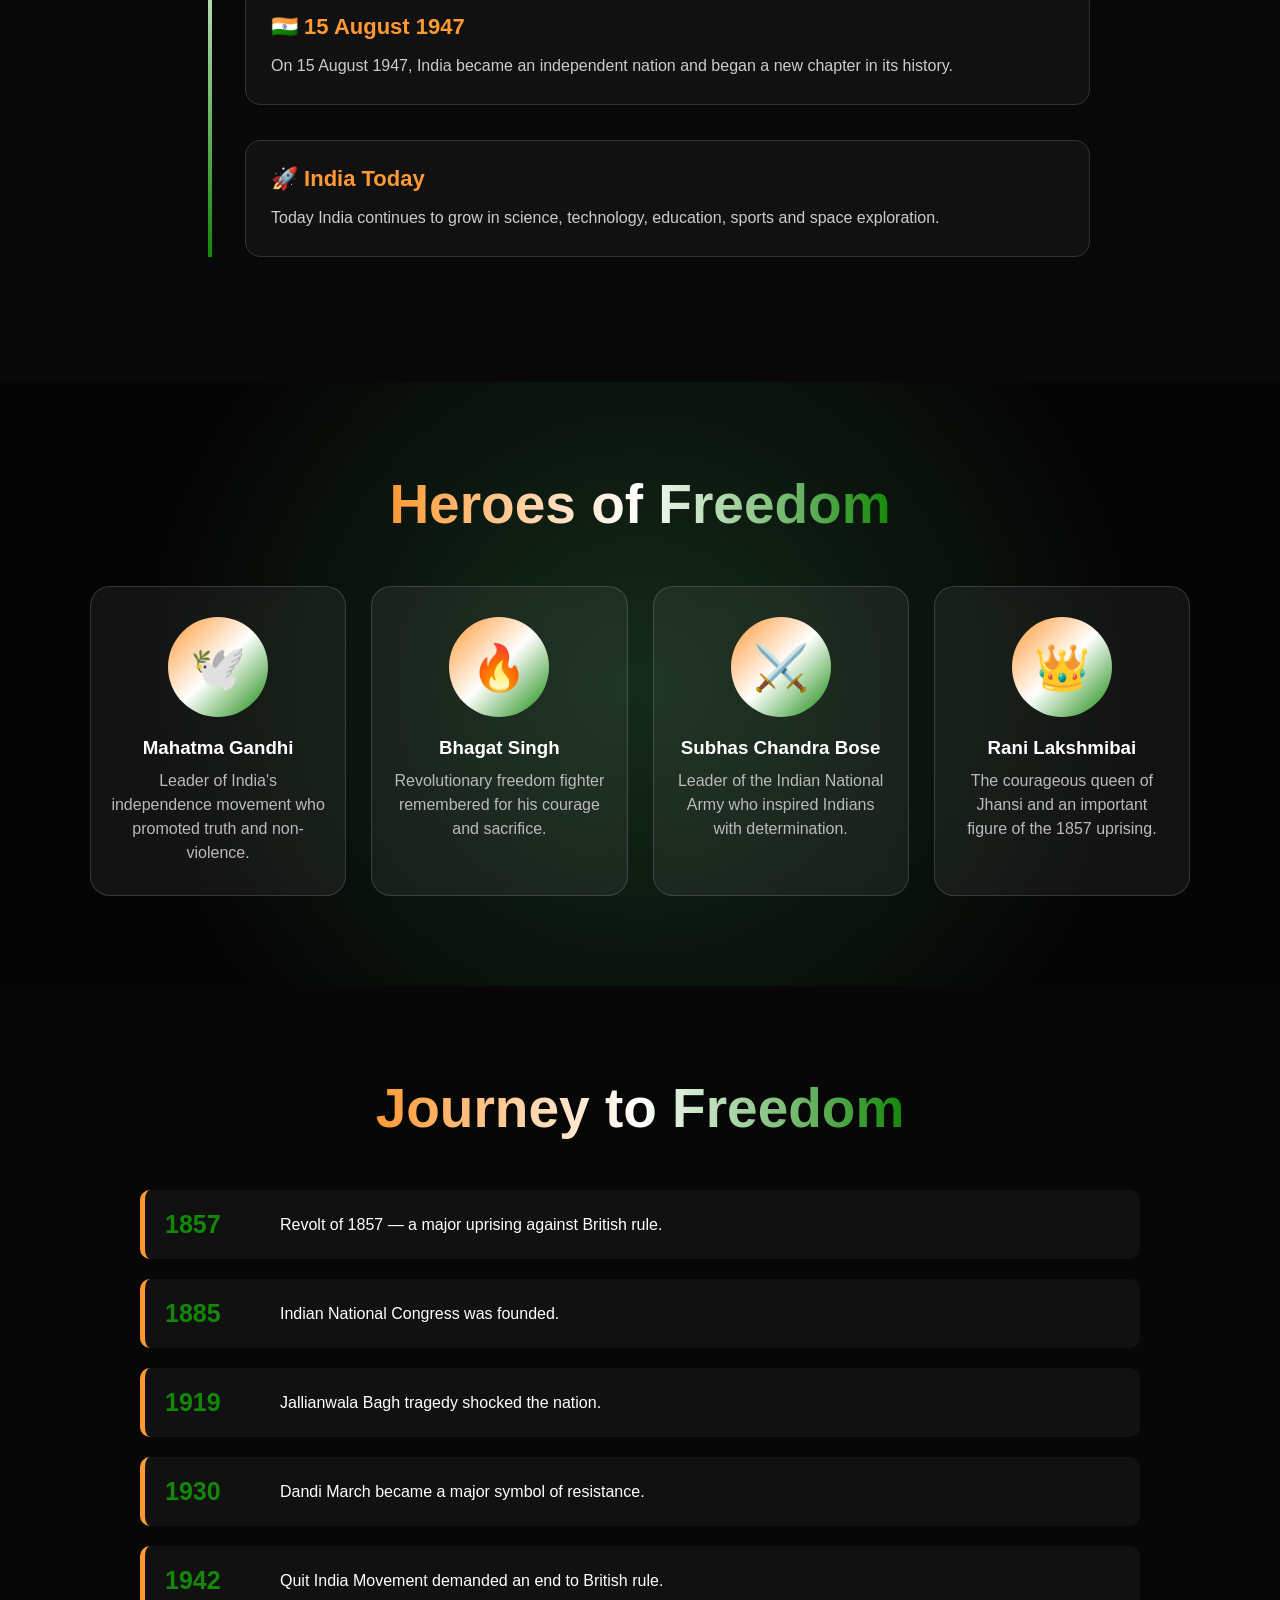
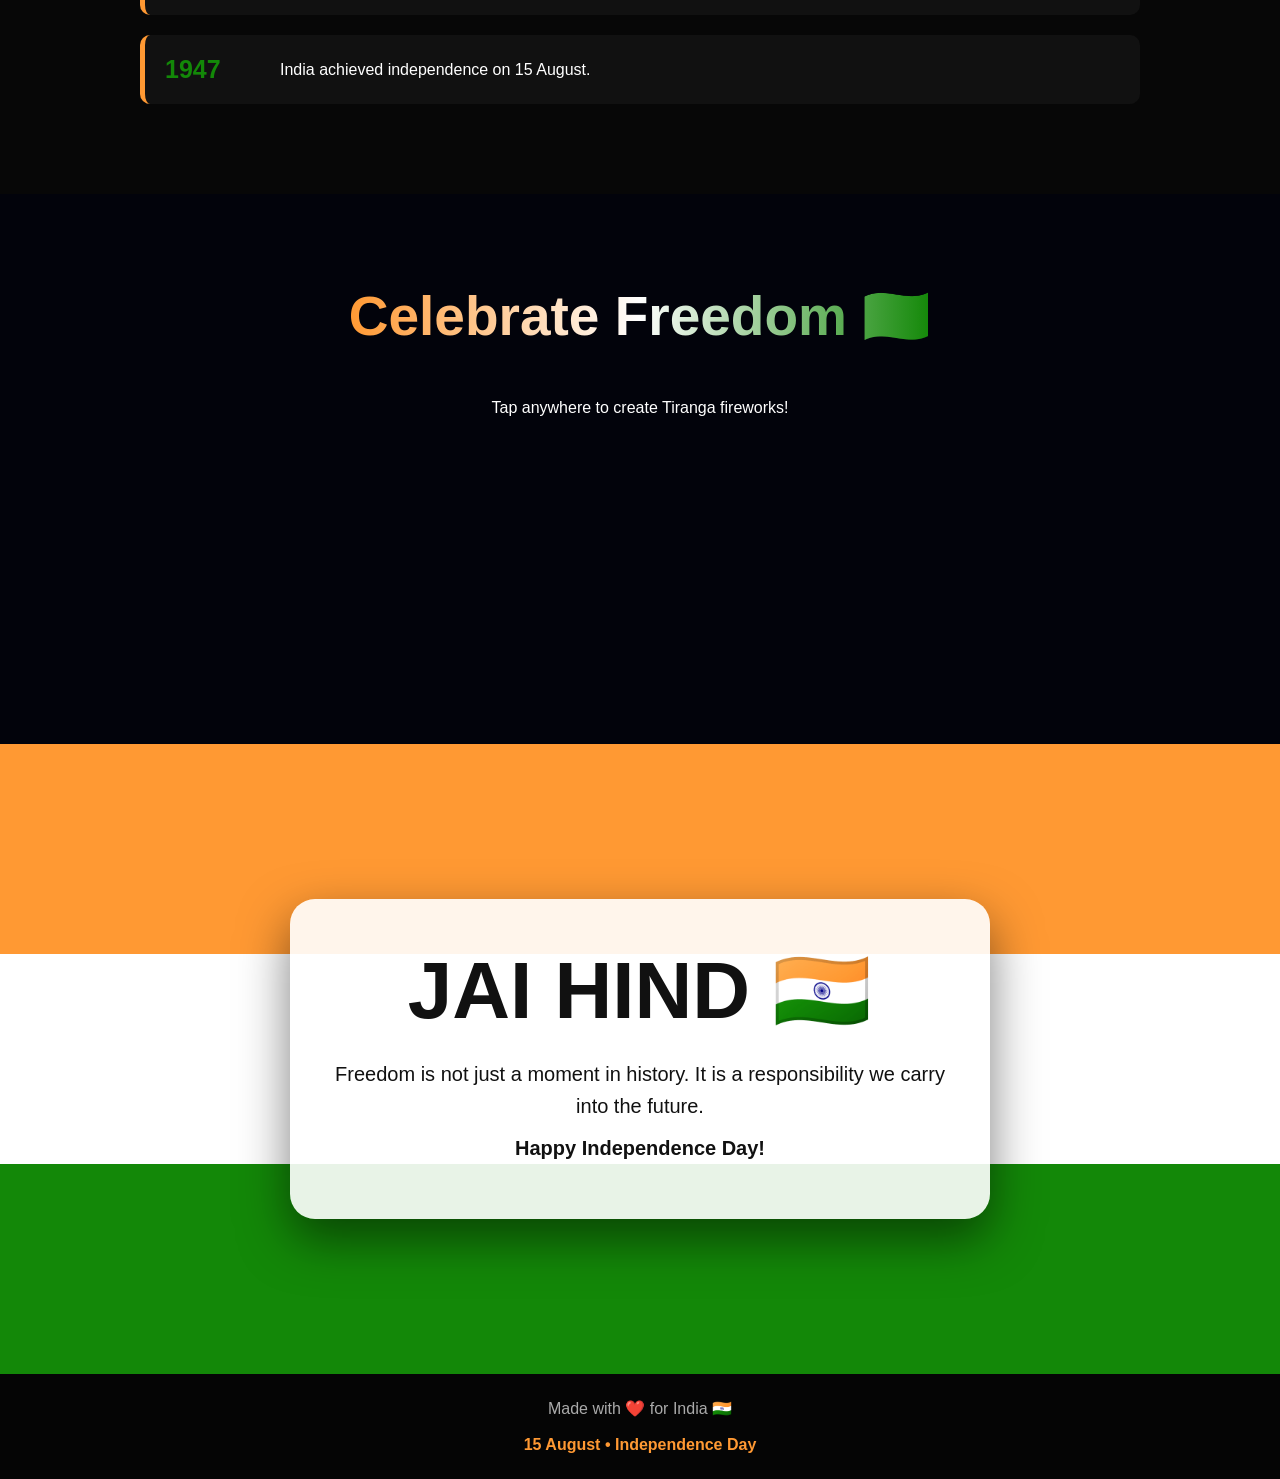
==== commit bfb6b405: "Update Independence.html Fix Ashok Chakra Spoke" ====
--- a/Independence.html
+++ b/Independence.html
@@ -412,15 +412,14 @@
     position:absolute;
 
     width:2px;
-    height:50px;
+    height:25px;
 
     background:#174a9c;
 
-    left:25px;
-    top:0;
-
-    transform-origin:
-        50% 29px;
+    left:calc(50% - 1px);
+    top:calc(50% - 25px);
+
+    transform-origin:50% 100%;
 }
 
 .spoke:nth-child(1){
@@ -470,6 +469,54 @@
 .spoke:nth-child(12){
     transform:rotate(165deg);
 }
+    .spoke:nth-child(13){
+    transform:rotate(180deg);
+}
+
+.spoke:nth-child(14){
+    transform:rotate(195deg);
+}
+
+.spoke:nth-child(15){
+    transform:rotate(210deg);
+}
+
+.spoke:nth-child(16){
+    transform:rotate(225deg);
+}
+
+.spoke:nth-child(17){
+    transform:rotate(240deg);
+}
+
+.spoke:nth-child(18){
+    transform:rotate(255deg);
+}
+
+.spoke:nth-child(19){
+    transform:rotate(270deg);
+}
+
+.spoke:nth-child(20){
+    transform:rotate(285deg);
+}
+
+.spoke:nth-child(21){
+    transform:rotate(300deg);
+}
+
+.spoke:nth-child(22){
+    transform:rotate(315deg);
+}
+
+.spoke:nth-child(23){
+    transform:rotate(330deg);
+}
+
+.spoke:nth-child(24){
+    transform:rotate(345deg);
+    }
+
 
 /* ================= BUTTON ================= */
 
@@ -1041,6 +1088,18 @@
                     <span class="spoke"></span>
                     <span class="spoke"></span>
                     <span class="spoke"></span>
+                    <span class="spoke"></span>
+                    <span class="spoke"></span>
+                    <span class="spoke"></span>
+                    <span class="spoke"></span>
+                    <span class="spoke"></span>
+                    <span class="spoke"></span>
+                    <span class="spoke"></span>
+                    <span class="spoke"></span>
+                    <span class="spoke"></span>
+                    <span class="spoke"></span>
+                    <span class="spoke"></span>
+                    <span class="spoke"></span>
 
                 </div>
 
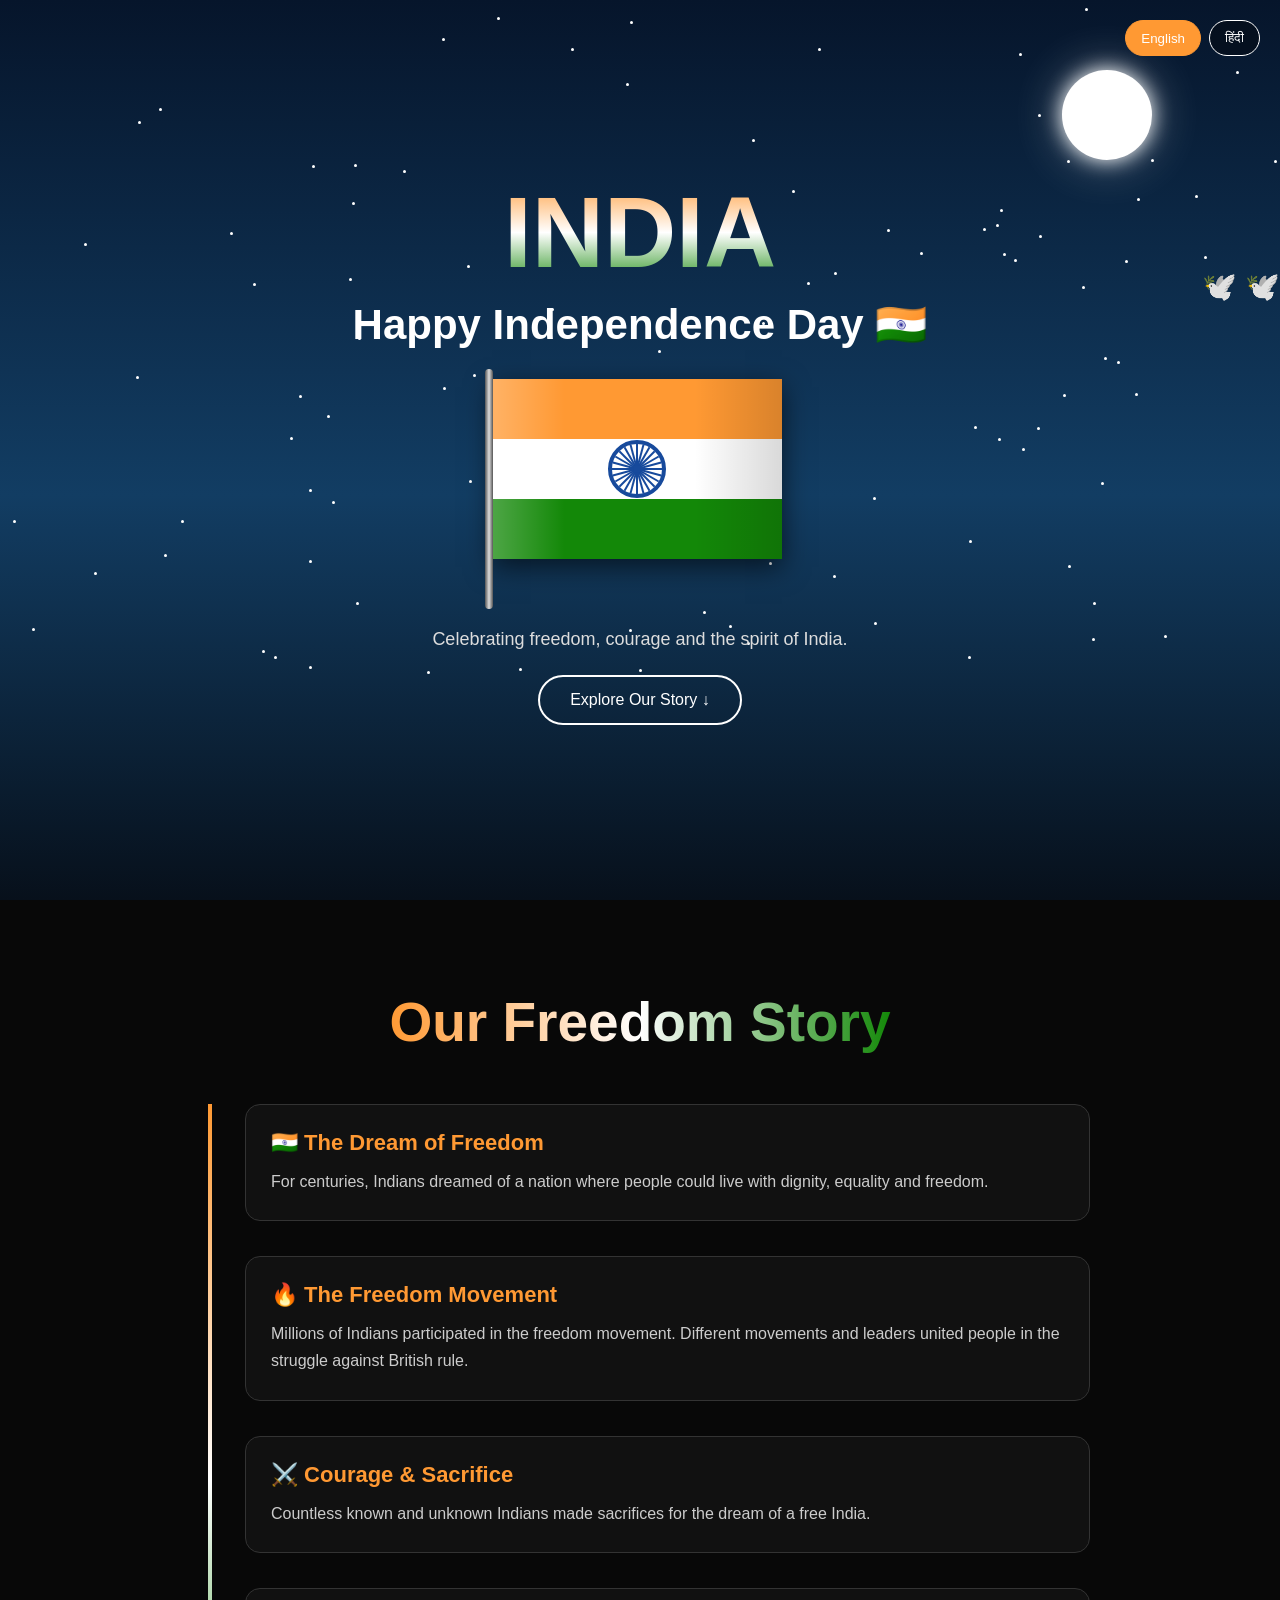
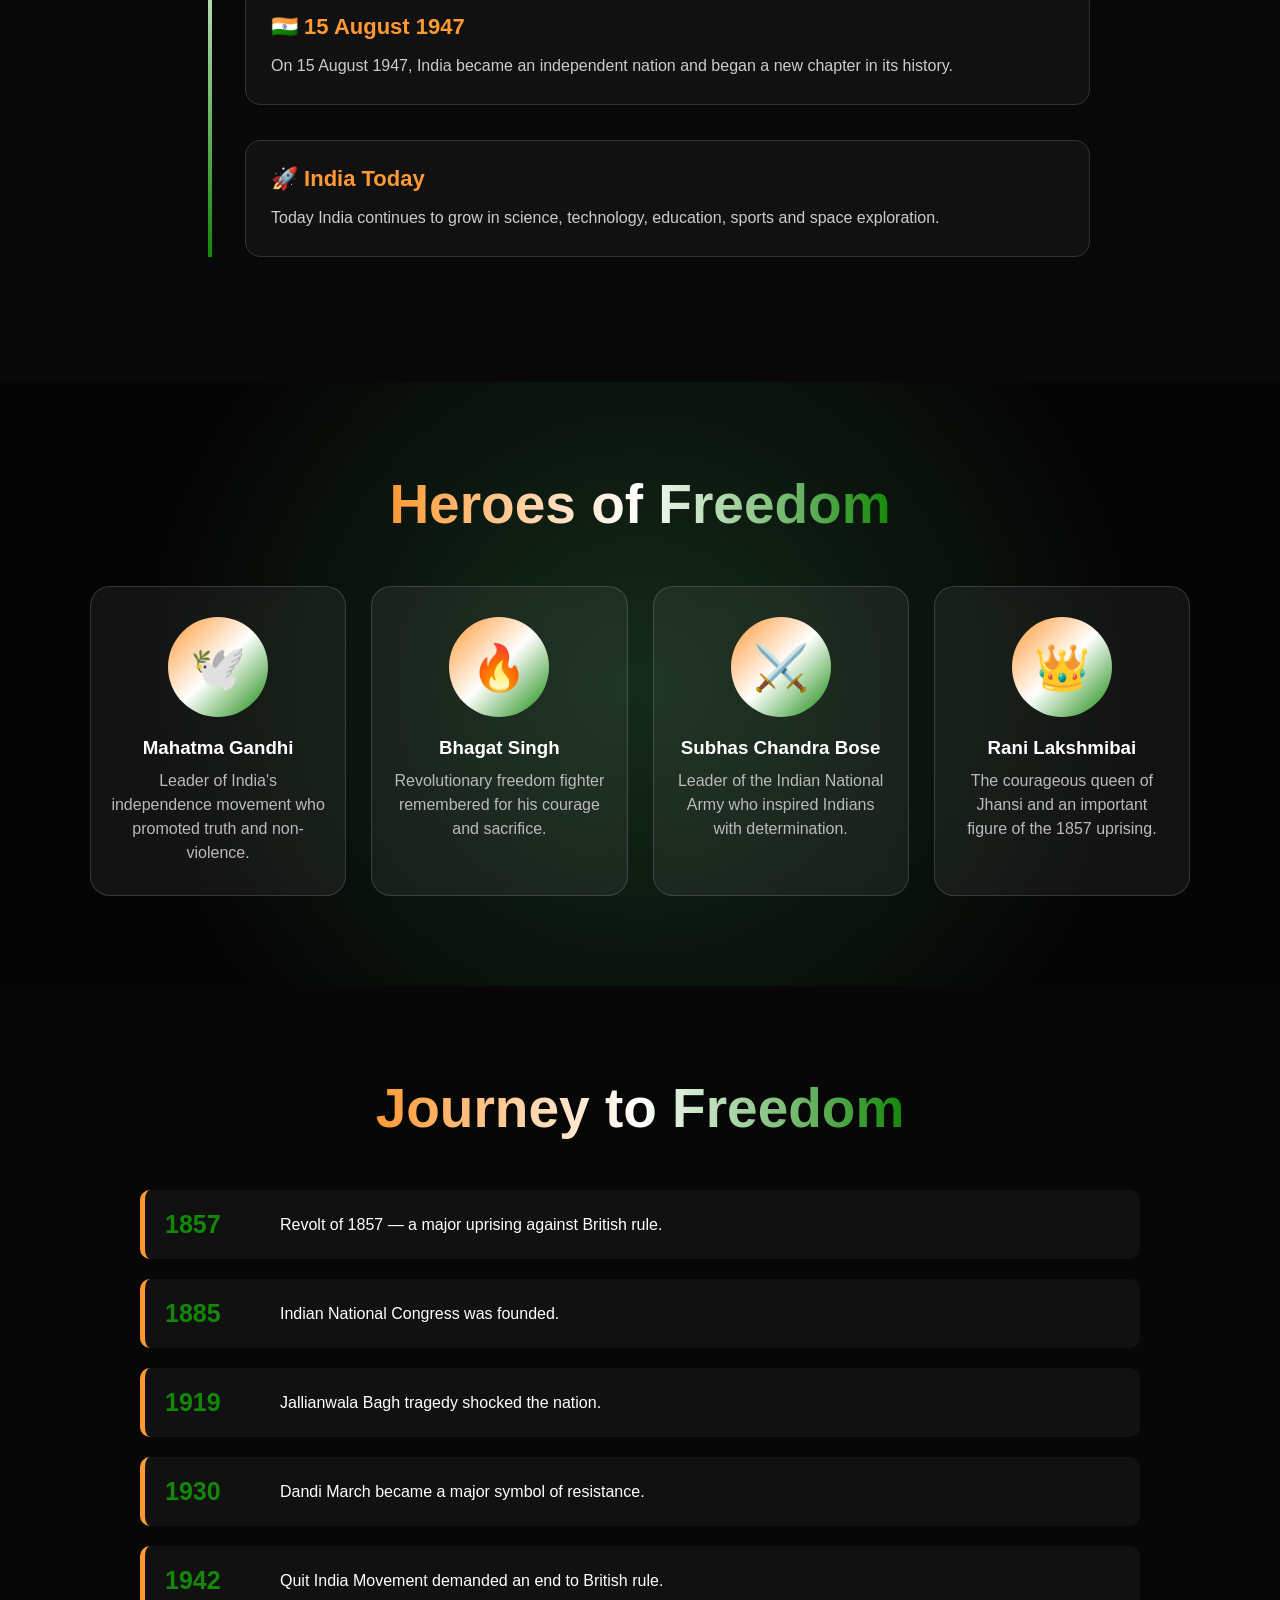
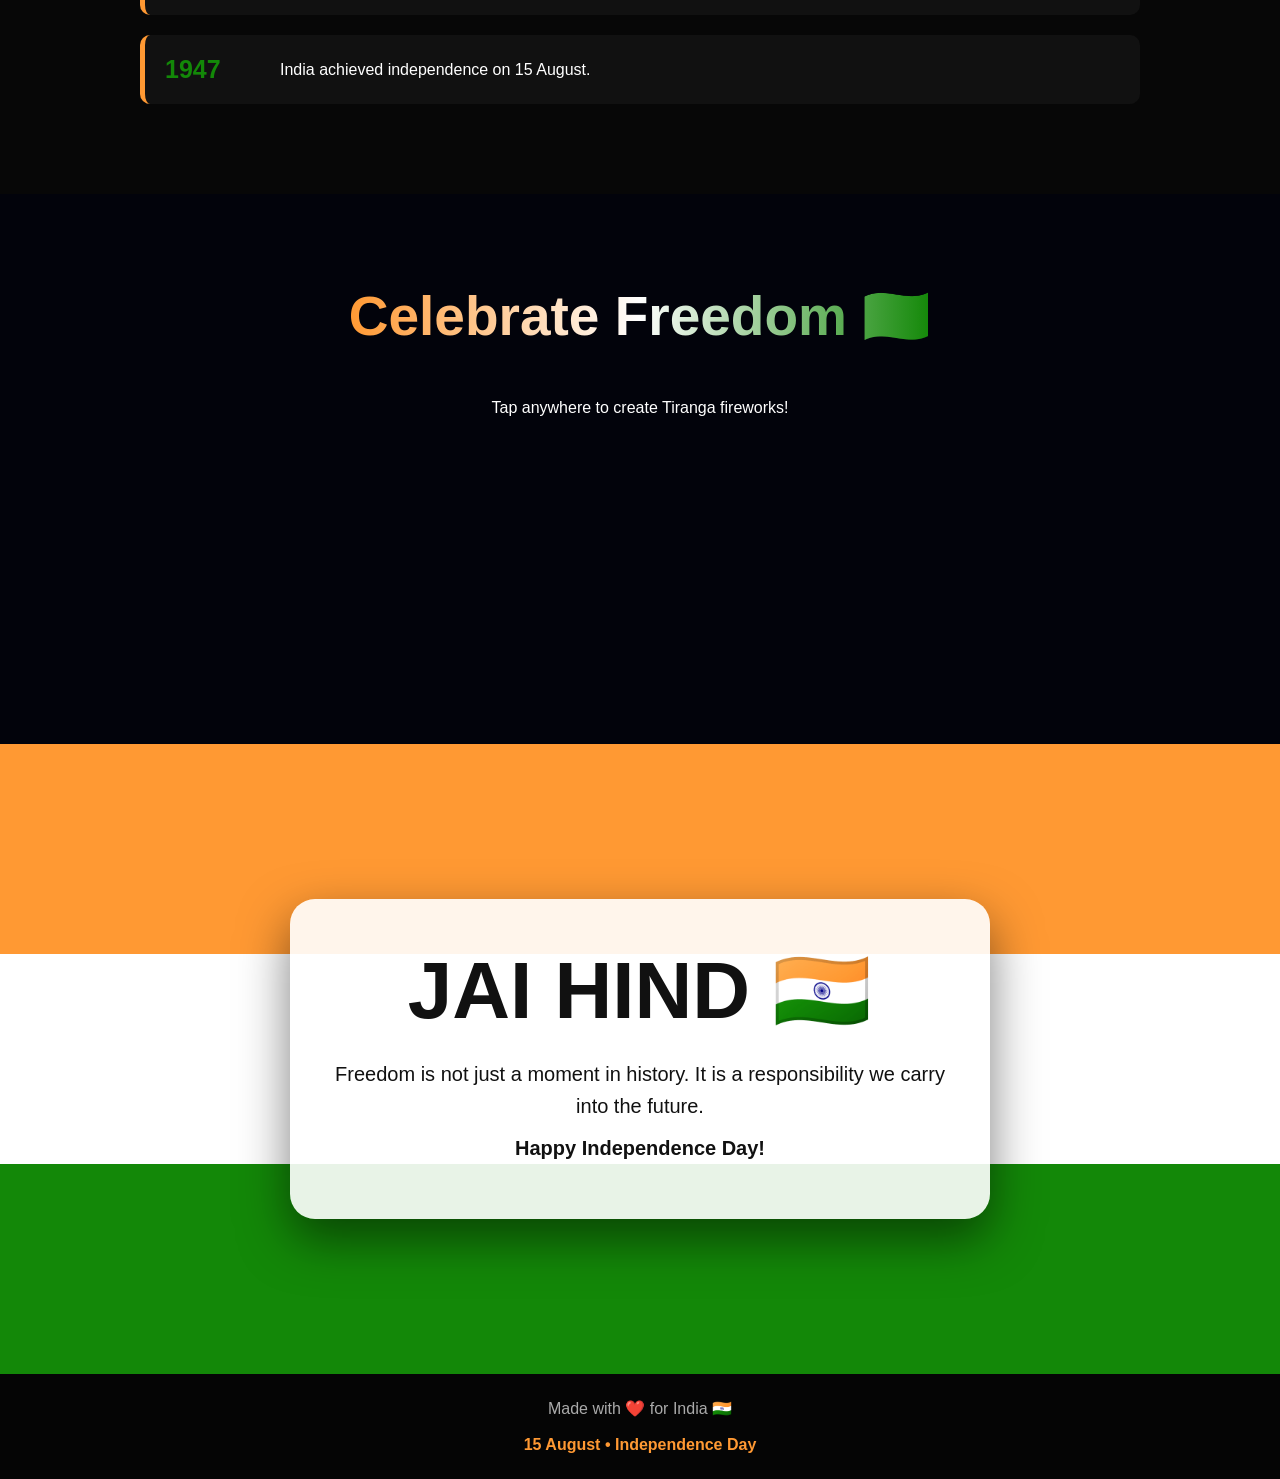
==== commit aa3f2900: "Update Independence.html" ====
--- a/Independence.html
+++ b/Independence.html
@@ -206,7 +206,7 @@
     }
 
     to{
-        transform:translateX(-120vw);
+        transform:translateX(-100vw);
     }
 }
 
